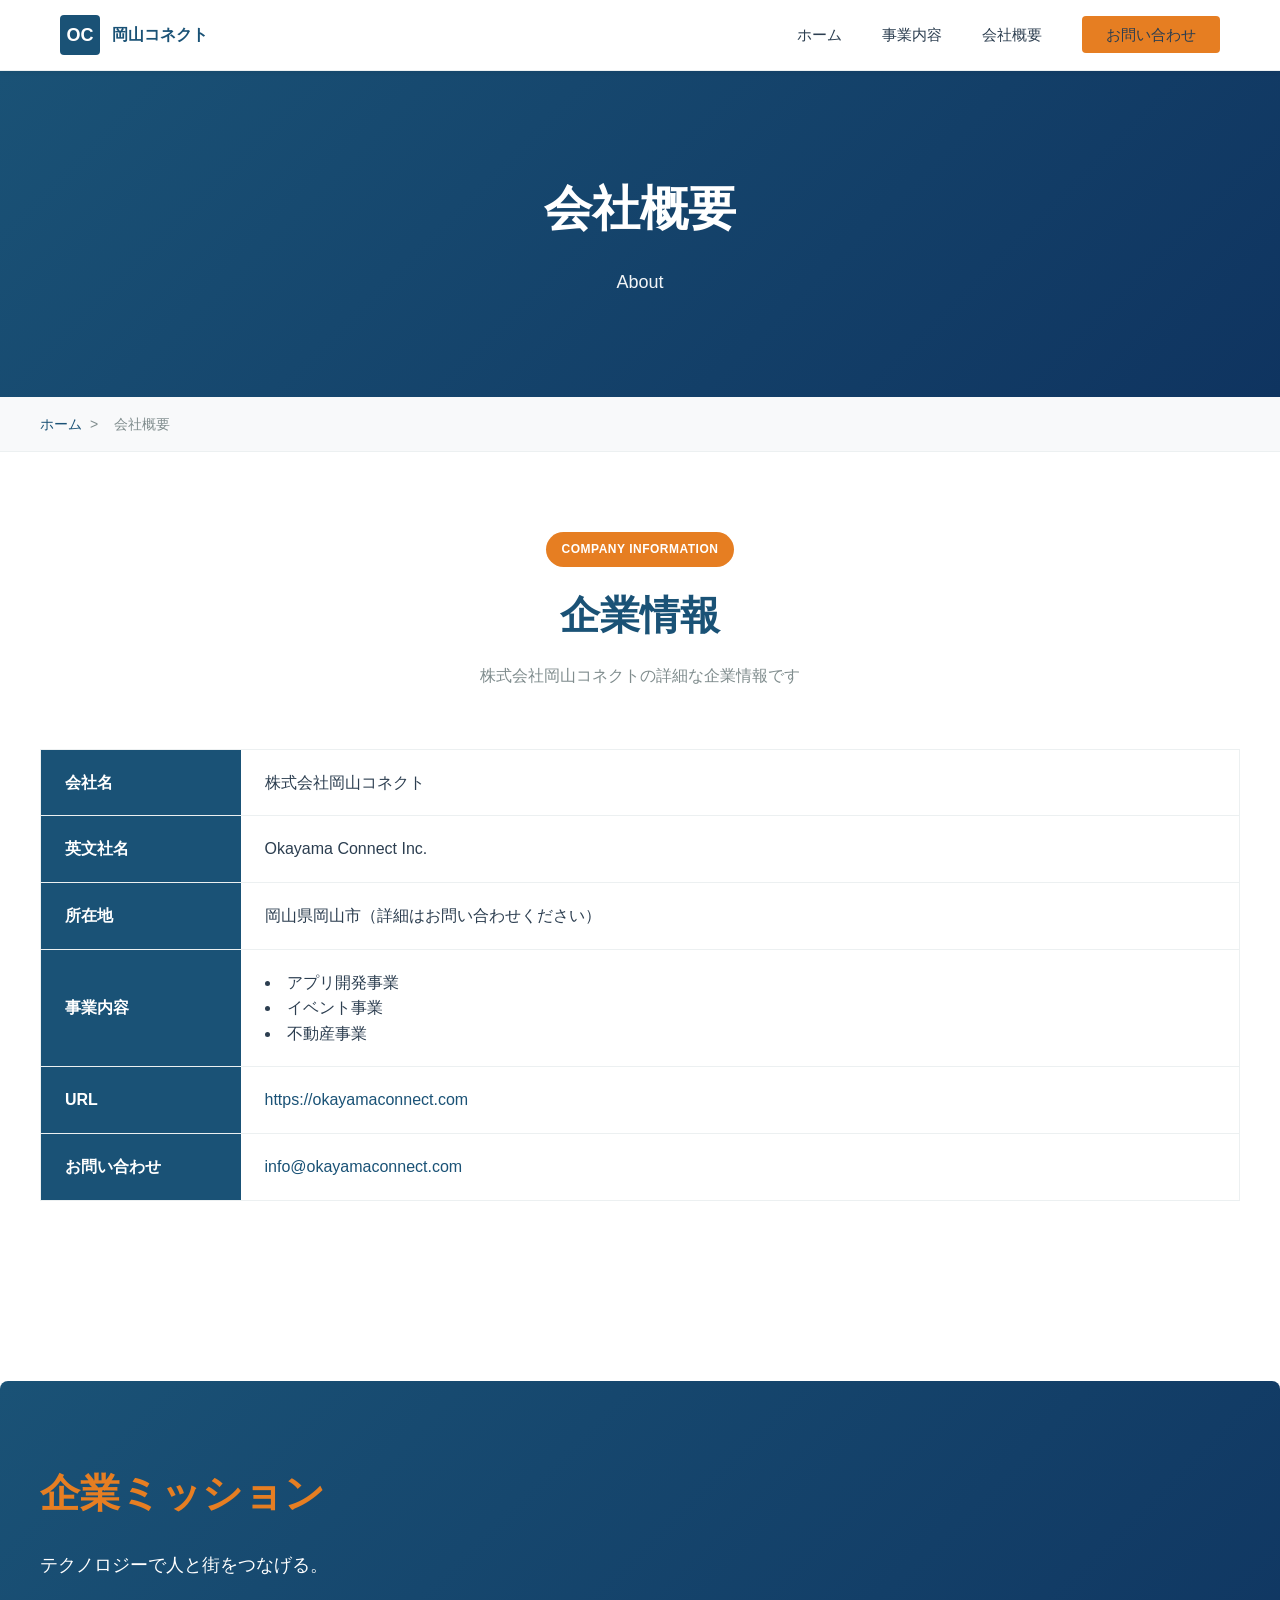
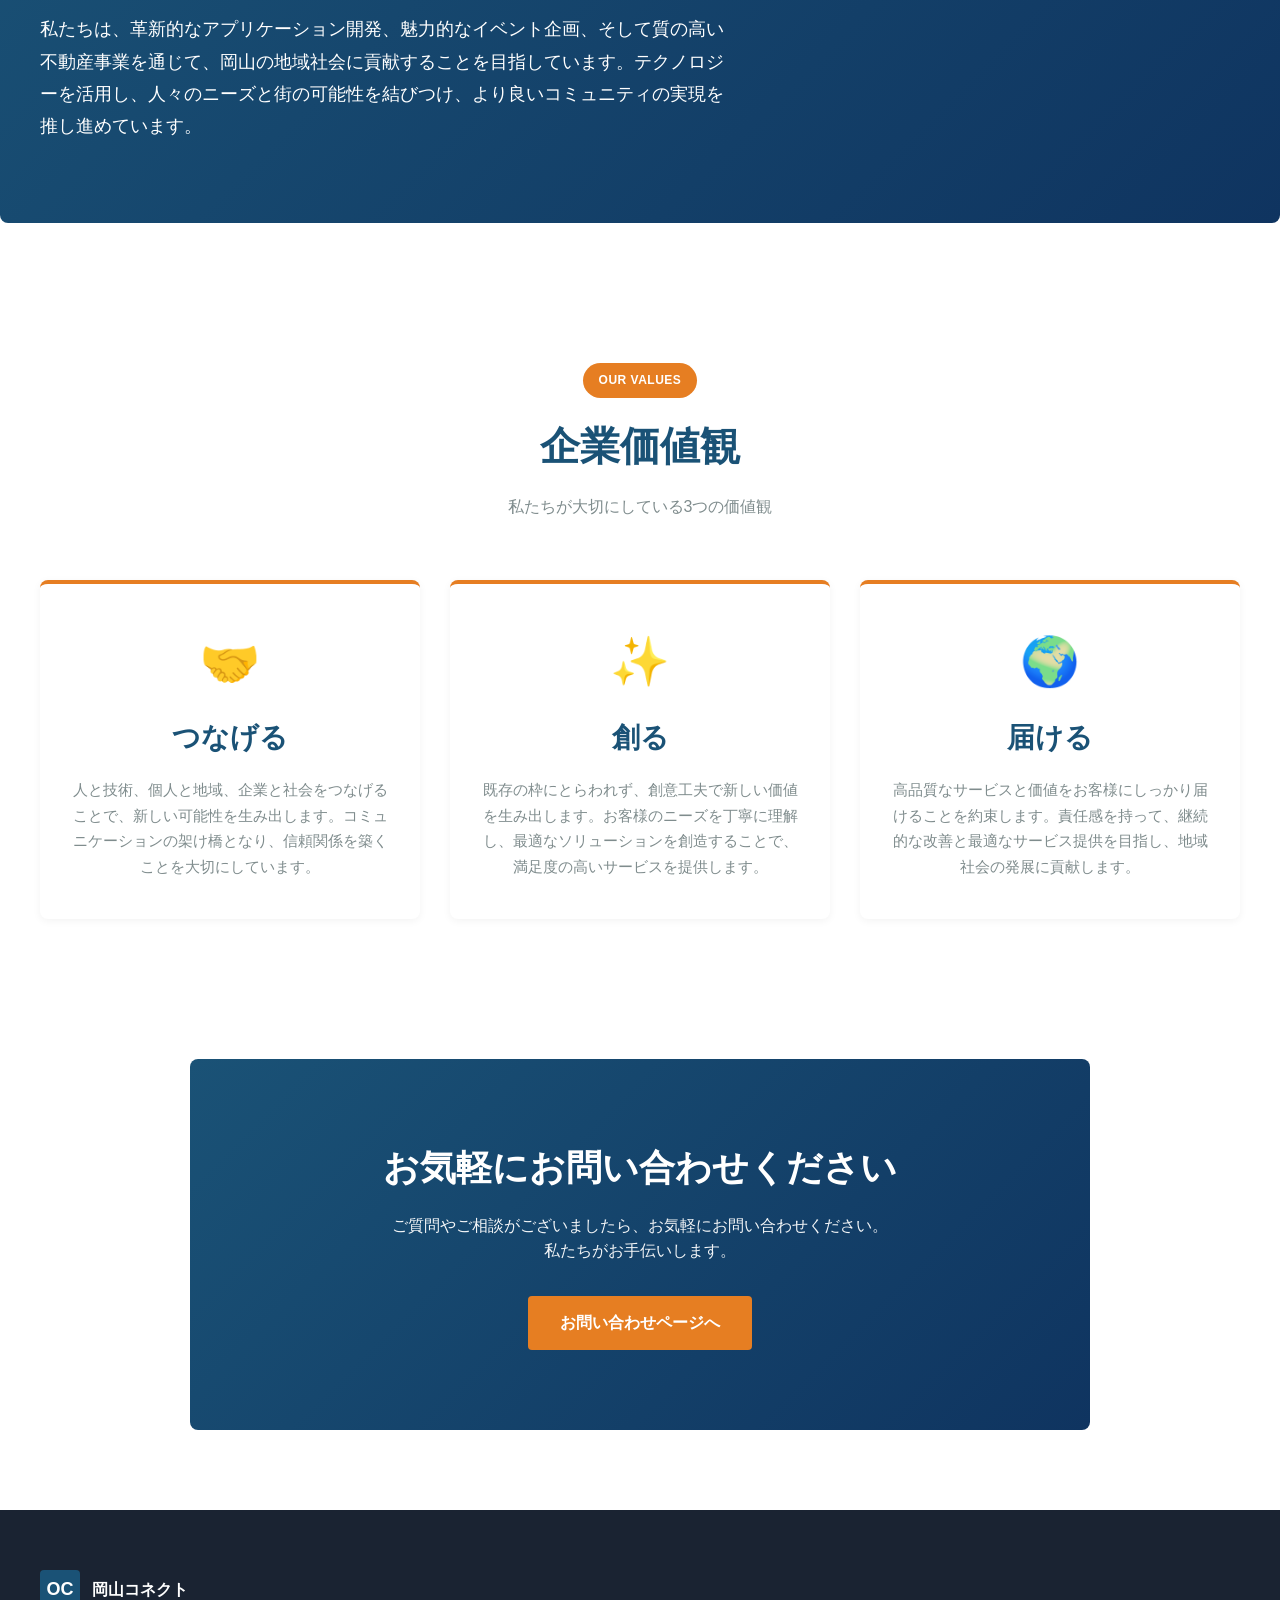
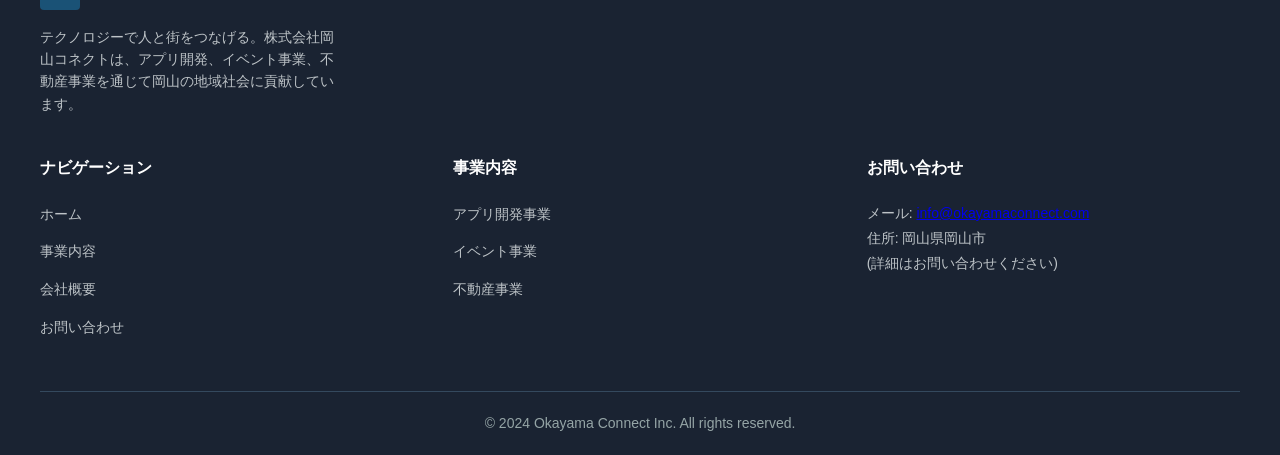
==== okayama-connect/about/index.html @ f22bfe14 "Add files via upload" ====
<!DOCTYPE html>
<html lang="ja">
<head>
  <meta charset="UTF-8">
  <meta name="viewport" content="width=device-width, initial-scale=1.0">
  <meta name="description" content="株式会社岡山コネクトについて。アプリ開発、イベント事業、不動産事業を通じて、テクノロジーで人と街をつなげています。">
  <meta name="keywords" content="岡山, 企業, アプリ開発, イベント, 不動産">
  <meta name="og:title" content="会社概要 | 株式会社岡山コネクト">
  <meta name="og:description" content="株式会社岡山コネクトの企業情報。テクノロジーで人と街をつなげるミッションで、コミュニティに貢献しています。">
  <meta name="og:type" content="website">
  <title>会社概要 | 株式会社岡山コネクト</title>
  <link rel="stylesheet" href="../css/style.css">
  <style>
    /* About Page Specific Styles */
    .company-info-section {
      background-color: var(--bg-white);
    }

    .company-table {
      width: 100%;
      border-collapse: collapse;
      margin-bottom: 40px;
      border: 1px solid var(--border-color);
    }

    .company-table th,
    .company-table td {
      padding: 20px 24px;
      text-align: left;
      border-bottom: 1px solid var(--border-color);
    }

    .company-table th {
      background-color: var(--primary);
      color: white;
      font-weight: 600;
      width: 200px;
    }

    .company-table td {
      color: var(--text-dark);
    }

    .company-table tr:last-child th,
    .company-table tr:last-child td {
      border-bottom: none;
    }

    .mission-section {
      background: linear-gradient(135deg, var(--primary) 0%, #0f3460 100%);
      color: white;
      padding: 80px 20px;
      margin: 60px 0;
      border-radius: 8px;
    }

    .mission-section h2 {
      font-size: 40px;
      margin-bottom: 24px;
      color: var(--accent);
    }

    .mission-section p {
      font-size: 18px;
      line-height: 1.8;
      max-width: 700px;
    }

    .values-container {
      display: grid;
      grid-template-columns: repeat(auto-fit, minmax(280px, 1fr));
      gap: 30px;
      margin-top: 40px;
    }

    .value-card {
      background-color: var(--bg-white);
      padding: 40px 30px;
      border-radius: 8px;
      text-align: center;
      transition: all var(--transition);
      border-top: 4px solid var(--accent);
      box-shadow: 0 2px 8px rgba(0, 0, 0, 0.05);
    }

    .value-card:hover {
      transform: translateY(-8px);
      box-shadow: 0 8px 24px rgba(0, 0, 0, 0.12);
    }

    .value-card h3 {
      font-size: 28px;
      color: var(--primary);
      margin-bottom: 16px;
      font-weight: 700;
    }

    .value-card p {
      color: var(--text-light);
      line-height: 1.7;
      font-size: 15px;
    }

    .value-icon {
      font-size: 48px;
      margin-bottom: 16px;
      display: block;
    }

    @media (max-width: 768px) {
      .company-table th,
      .company-table td {
        padding: 16px;
        font-size: 14px;
      }

      .company-table th {
        width: 120px;
      }

      .mission-section {
        padding: 50px 20px;
      }

      .mission-section h2 {
        font-size: 28px;
      }

      .mission-section p {
        font-size: 16px;
      }

      .value-card {
        padding: 30px 20px;
      }

      .value-card h3 {
        font-size: 24px;
      }
    }
  </style>
</head>
<body>
  <!-- Header & Navigation -->
  <header class="header">
    <div class="header-inner">
      <a href="/" class="logo">
        <div class="logo-mark">OC</div>
        <span class="logo-text">岡山コネクト</span>
      </a>
      <nav>
        <ul class="nav-links">
          <li><a href="/">ホーム</a></li>
          <li><a href="/business/">事業内容</a></li>
          <li><a href="/about/">会社概要</a></li>
          <li><a href="/contact/" class="nav-contact">お問い合わせ</a></li>
        </ul>
      </nav>
      <button class="hamburger" aria-label="メニュー">
        <span></span>
        <span></span>
        <span></span>
      </button>
    </div>
    <nav class="mobile-nav">
      <a href="/">ホーム</a>
      <a href="/business/">事業内容</a>
      <a href="/about/">会社概要</a>
      <a href="/contact/">お問い合わせ</a>
    </nav>
  </header>

  <!-- Page Hero -->
  <section class="page-hero">
    <h1>会社概要</h1>
    <p>About</p>
  </section>

  <!-- Breadcrumb -->
  <div class="breadcrumb">
    <div class="breadcrumb-inner">
      <a href="/">ホーム</a><span>></span><span>会社概要</span>
    </div>
  </div>

  <!-- Main Content -->
  <main>
    <!-- Company Info Section -->
    <section class="section company-info-section">
      <div class="section-inner">
        <div class="section-header">
          <span class="section-label">Company Information</span>
          <h2>企業情報</h2>
          <p>株式会社岡山コネクトの詳細な企業情報です</p>
        </div>
        
        <table class="company-table">
          <tr>
            <th>会社名</th>
            <td>株式会社岡山コネクト</td>
          </tr>
          <tr>
            <th>英文社名</th>
            <td>Okayama Connect Inc.</td>
          </tr>
          <tr>
            <th>所在地</th>
            <td>岡山県岡山市（詳細はお問い合わせください）</td>
          </tr>
          <tr>
            <th>事業内容</th>
            <td>
              <ul style="list-style-position: inside; color: var(--text-dark);">
                <li>アプリ開発事業</li>
                <li>イベント事業</li>
                <li>不動産事業</li>
              </ul>
            </td>
          </tr>
          <tr>
            <th>URL</th>
            <td><a href="https://okayamaconnect.com" style="color: var(--primary); text-decoration: none;" target="_blank">https://okayamaconnect.com</a></td>
          </tr>
          <tr>
            <th>お問い合わせ</th>
            <td><a href="mailto:info@okayamaconnect.com" style="color: var(--primary); text-decoration: none;">info@okayamaconnect.com</a></td>
          </tr>
        </table>
      </div>
    </section>

    <!-- Mission Section -->
    <section class="mission-section">
      <div class="section-inner fade-in">
        <h2>企業ミッション</h2>
        <p>
          テクノロジーで人と街をつなげる。<br><br>
          私たちは、革新的なアプリケーション開発、魅力的なイベント企画、そして質の高い不動産事業を通じて、岡山の地域社会に貢献することを目指しています。テクノロジーを活用し、人々のニーズと街の可能性を結びつけ、より良いコミュニティの実現を推し進めています。
        </p>
      </div>
    </section>

    <!-- Values Section -->
    <section class="section">
      <div class="section-inner">
        <div class="section-header">
          <span class="section-label">Our Values</span>
          <h2>企業価値観</h2>
          <p>私たちが大切にしている3つの価値観</p>
        </div>

        <div class="values-container">
          <div class="value-card fade-in">
            <span class="value-icon">🤝</span>
            <h3>つなげる</h3>
            <p>人と技術、個人と地域、企業と社会をつなげることで、新しい可能性を生み出します。コミュニケーションの架け橋となり、信頼関係を築くことを大切にしています。</p>
          </div>

          <div class="value-card fade-in">
            <span class="value-icon">✨</span>
            <h3>創る</h3>
            <p>既存の枠にとらわれず、創意工夫で新しい価値を生み出します。お客様のニーズを丁寧に理解し、最適なソリューションを創造することで、満足度の高いサービスを提供します。</p>
          </div>

          <div class="value-card fade-in">
            <span class="value-icon">🌍</span>
            <h3>届ける</h3>
            <p>高品質なサービスと価値をお客様にしっかり届けることを約束します。責任感を持って、継続的な改善と最適なサービス提供を目指し、地域社会の発展に貢献します。</p>
          </div>
        </div>
      </div>
    </section>

    <!-- CTA Section -->
    <div class="section-inner">
      <div class="cta-section fade-in">
        <h2>お気軽にお問い合わせください</h2>
        <p>ご質問やご相談がございましたら、お気軽にお問い合わせください。<br>私たちがお手伝いします。</p>
        <a href="/contact/" class="btn-primary">お問い合わせページへ</a>
      </div>
    </div>
  </main>

  <!-- Footer -->
  <footer class="footer">
    <div class="footer-inner">
      <div class="footer-brand">
        <a href="/" class="logo">
          <div class="logo-mark">OC</div>
          <span class="logo-text">岡山コネクト</span>
        </a>
        <p>テクノロジーで人と街をつなげる。株式会社岡山コネクトは、アプリ開発、イベント事業、不動産事業を通じて岡山の地域社会に貢献しています。</p>
      </div>

      <div class="footer-grid">
        <div class="footer-col">
          <h3>ナビゲーション</h3>
          <ul>
            <li><a href="/">ホーム</a></li>
            <li><a href="/business/">事業内容</a></li>
            <li><a href="/about/">会社概要</a></li>
            <li><a href="/contact/">お問い合わせ</a></li>
          </ul>
        </div>

        <div class="footer-col">
          <h3>事業内容</h3>
          <ul>
            <li><a href="/business/">アプリ開発事業</a></li>
            <li><a href="/business/">イベント事業</a></li>
            <li><a href="/business/">不動産事業</a></li>
          </ul>
        </div>

        <div class="footer-col">
          <h3>お問い合わせ</h3>
          <p>
            メール: <a href="mailto:info@okayamaconnect.com">info@okayamaconnect.com</a><br>
            住所: 岡山県岡山市<br>
            (詳細はお問い合わせください)
          </p>
        </div>
      </div>

      <div class="footer-bottom">
        <p>&copy; 2024 Okayama Connect Inc. All rights reserved.</p>
      </div>
    </div>
  </footer>

  <script src="../js/main.js"></script>
</body>
</html>
---- okayama-connect/css/style.css ----
/* Okayama Connect - Shared CSS */

:root {
  --primary: #1a5276;
  --accent: #e67e22;
  --text-dark: #2c3e50;
  --text-light: #7f8c8d;
  --bg-light: #f8f9fa;
  --bg-white: #ffffff;
  --border-color: #ecf0f1;
  --transition: 0.3s ease;
}

* {
  margin: 0;
  padding: 0;
  box-sizing: border-box;
}

html {
  font-size: 16px;
  scroll-behavior: smooth;
}

body {
  font-family: 'Noto Sans JP', 'Inter', sans-serif;
  color: var(--text-dark);
  background-color: var(--bg-white);
  line-height: 1.6;
}

/* Header & Navigation */
.header {
  background-color: var(--bg-white);
  border-bottom: 1px solid var(--border-color);
  position: sticky;
  top: 0;
  z-index: 1000;
  box-shadow: 0 2px 4px rgba(0, 0, 0, 0.05);
}

.header-inner {
  max-width: 1200px;
  margin: 0 auto;
  padding: 0 20px;
  display: flex;
  justify-content: space-between;
  align-items: center;
  height: 70px;
}

.logo {
  display: flex;
  align-items: center;
  gap: 12px;
  text-decoration: none;
  font-weight: 700;
  color: var(--primary);
  transition: opacity var(--transition);
}

.logo:hover {
  opacity: 0.8;
}

.logo-mark {
  width: 40px;
  height: 40px;
  background-color: var(--primary);
  color: white;
  display: flex;
  align-items: center;
  justify-content: center;
  font-weight: 800;
  font-size: 18px;
  border-radius: 4px;
}

.logo-text {
  font-size: 16px;
  font-weight: 600;
}

.nav-links {
  display: flex;
  list-style: none;
  gap: 40px;
  align-items: center;
}

.nav-links a {
  color: var(--text-dark);
  text-decoration: none;
  font-weight: 500;
  font-size: 15px;
  transition: color var(--transition);
  position: relative;
}

.nav-links a:hover {
  color: var(--accent);
}

.nav-links a::after {
  content: '';
  position: absolute;
  bottom: -2px;
  left: 0;
  width: 0;
  height: 2px;
  background-color: var(--accent);
  transition: width var(--transition);
}

.nav-links a:hover::after {
  width: 100%;
}

.nav-contact {
  background-color: var(--accent);
  color: white;
  padding: 10px 24px;
  border-radius: 4px;
  transition: background-color var(--transition);
}

.nav-contact:hover {
  background-color: #d35400;
}

.hamburger {
  display: none;
  flex-direction: column;
  background: none;
  border: none;
  cursor: pointer;
  gap: 5px;
  padding: 0;
}

.hamburger span {
  width: 25px;
  height: 2px;
  background-color: var(--primary);
  transition: var(--transition);
}

.hamburger.active span:nth-child(1) {
  transform: rotate(45deg) translate(8px, 8px);
}

.hamburger.active span:nth-child(2) {
  opacity: 0;
}

.hamburger.active span:nth-child(3) {
  transform: rotate(-45deg) translate(8px, -6px);
}

.mobile-nav {
  display: none;
  position: fixed;
  top: 60px;
  left: 0;
  right: 0;
  bottom: 0;
  background-color: var(--bg-white);
  flex-direction: column;
  padding: 40px 20px;
  gap: 0;
  z-index: 999;
  overflow-y: auto;
}

.mobile-nav.active {
  display: flex;
}

.mobile-nav a {
  color: var(--text-dark);
  text-decoration: none;
  font-weight: 500;
  font-size: 16px;
  padding: 15px 0;
  border-bottom: 1px solid var(--border-color);
  display: block;
}

.mobile-nav a:last-child {
  border-bottom: none;
}

@media (max-width: 768px) {
  .nav-links {
    display: none;
  }

  .hamburger {
    display: flex;
  }

  .header-inner {
    height: 60px;
  }
}

/* Page Hero */
.page-hero {
  background: linear-gradient(135deg, var(--primary) 0%, #0f3460 100%);
  color: white;
  padding: 100px 20px;
  text-align: center;
  position: relative;
  overflow: hidden;
}

.page-hero::before {
  content: '';
  position: absolute;
  top: -50%;
  right: -50%;
  width: 500px;
  height: 500px;
  background-color: rgba(230, 126, 34, 0.1);
  border-radius: 50%;
  pointer-events: none;
}

.page-hero h1 {
  font-size: 48px;
  font-weight: 700;
  margin-bottom: 20px;
  position: relative;
  z-index: 1;
}

.page-hero p {
  font-size: 18px;
  opacity: 0.95;
  position: relative;
  z-index: 1;
}

@media (max-width: 768px) {
  .page-hero {
    padding: 60px 20px;
  }

  .page-hero h1 {
    font-size: 32px;
  }

  .page-hero p {
    font-size: 16px;
  }
}

/* Breadcrumb */
.breadcrumb {
  background-color: var(--bg-light);
  padding: 16px 20px;
  border-bottom: 1px solid var(--border-color);
}

.breadcrumb-inner {
  max-width: 1200px;
  margin: 0 auto;
  font-size: 14px;
  color: var(--text-light);
}

.breadcrumb-inner a {
  color: var(--primary);
  text-decoration: none;
  transition: color var(--transition);
}

.breadcrumb-inner a:hover {
  color: var(--accent);
}

.breadcrumb-inner span {
  margin: 0 8px;
}

/* Sections */
.section {
  padding: 80px 20px;
}

.section:nth-child(even) {
  background-color: var(--bg-light);
}

.section-inner {
  max-width: 1200px;
  margin: 0 auto;
}

.section-header {
  text-align: center;
  margin-bottom: 60px;
}

.section-label {
  display: inline-block;
  background-color: var(--accent);
  color: white;
  padding: 8px 16px;
  border-radius: 20px;
  font-size: 12px;
  font-weight: 600;
  margin-bottom: 16px;
  text-transform: uppercase;
  letter-spacing: 0.5px;
}

.section-header h2 {
  font-size: 40px;
  color: var(--primary);
  margin-bottom: 16px;
}

.section-header p {
  font-size: 16px;
  color: var(--text-light);
  max-width: 600px;
  margin: 0 auto;
}

@media (max-width: 768px) {
  .section {
    padding: 50px 20px;
  }

  .section-header h2 {
    font-size: 28px;
  }
}

/* Buttons */
.btn-primary,
.btn-white {
  display: inline-block;
  padding: 14px 32px;
  border-radius: 4px;
  font-weight: 600;
  text-decoration: none;
  cursor: pointer;
  border: none;
  font-size: 16px;
  transition: all var(--transition);
  text-align: center;
}

.btn-primary {
  background-color: var(--accent);
  color: white;
}

.btn-primary:hover {
  background-color: #d35400;
  transform: translateY(-2px);
  box-shadow: 0 4px 12px rgba(230, 126, 34, 0.3);
}

.btn-white {
  background-color: white;
  color: var(--primary);
  border: 2px solid var(--primary);
}

.btn-white:hover {
  background-color: var(--primary);
  color: white;
  transform: translateY(-2px);
}

/* CTA Section */
.cta-section {
  background: linear-gradient(135deg, var(--primary) 0%, #0f3460 100%);
  color: white;
  padding: 80px 20px;
  text-align: center;
  margin: 60px auto;
  border-radius: 8px;
  max-width: 900px;
}

.cta-section h2 {
  font-size: 36px;
  margin-bottom: 16px;
}

.cta-section p {
  font-size: 16px;
  margin-bottom: 32px;
  opacity: 0.95;
}

/* Footer */
.footer {
  background-color: #1a2332;
  color: #ecf0f1;
  padding: 60px 20px 20px;
  margin-top: 80px;
}

.footer-inner {
  max-width: 1200px;
  margin: 0 auto;
}

.footer-brand {
  margin-bottom: 40px;
}

.footer-brand .logo {
  color: white;
  margin-bottom: 16px;
}

.footer-brand p {
  color: #bdc3c7;
  font-size: 14px;
  max-width: 300px;
}

.footer-grid {
  display: grid;
  grid-template-columns: repeat(auto-fit, minmax(250px, 1fr));
  gap: 40px;
  margin-bottom: 40px;
}

.footer-col h3 {
  font-size: 16px;
  margin-bottom: 20px;
  color: white;
}

.footer-col ul {
  list-style: none;
}

.footer-col ul li {
  margin-bottom: 12px;
}

.footer-col ul li a {
  color: #bdc3c7;
  text-decoration: none;
  transition: color var(--transition);
  font-size: 14px;
}

.footer-col ul li a:hover {
  color: var(--accent);
}

.footer-col p {
  color: #bdc3c7;
  font-size: 14px;
  line-height: 1.8;
}

.footer-bottom {
  border-top: 1px solid #34495e;
  padding-top: 20px;
  text-align: center;
  color: #95a5a6;
  font-size: 14px;
}

@media (max-width: 768px) {
  .footer-grid {
    grid-template-columns: 1fr;
    gap: 30px;
  }
}

/* Animations */
@keyframes fadeIn {
  from {
    opacity: 0;
    transform: translateY(20px);
  }
  to {
    opacity: 1;
    transform: translateY(0);
  }
}

.fade-in {
  animation: fadeIn 0.6s ease-out;
}

/* Utility Classes */
.container {
  max-width: 1200px;
  margin: 0 auto;
  padding: 0 20px;
}

.grid {
  display: grid;
  gap: 30px;
}

.grid-2 {
  grid-template-columns: repeat(auto-fit, minmax(300px, 1fr));
}

.grid-3 {
  grid-template-columns: repeat(auto-fit, minmax(280px, 1fr));
}

@media (max-width: 768px) {
  .grid-2,
  .grid-3 {
    grid-template-columns: 1fr;
  }
}
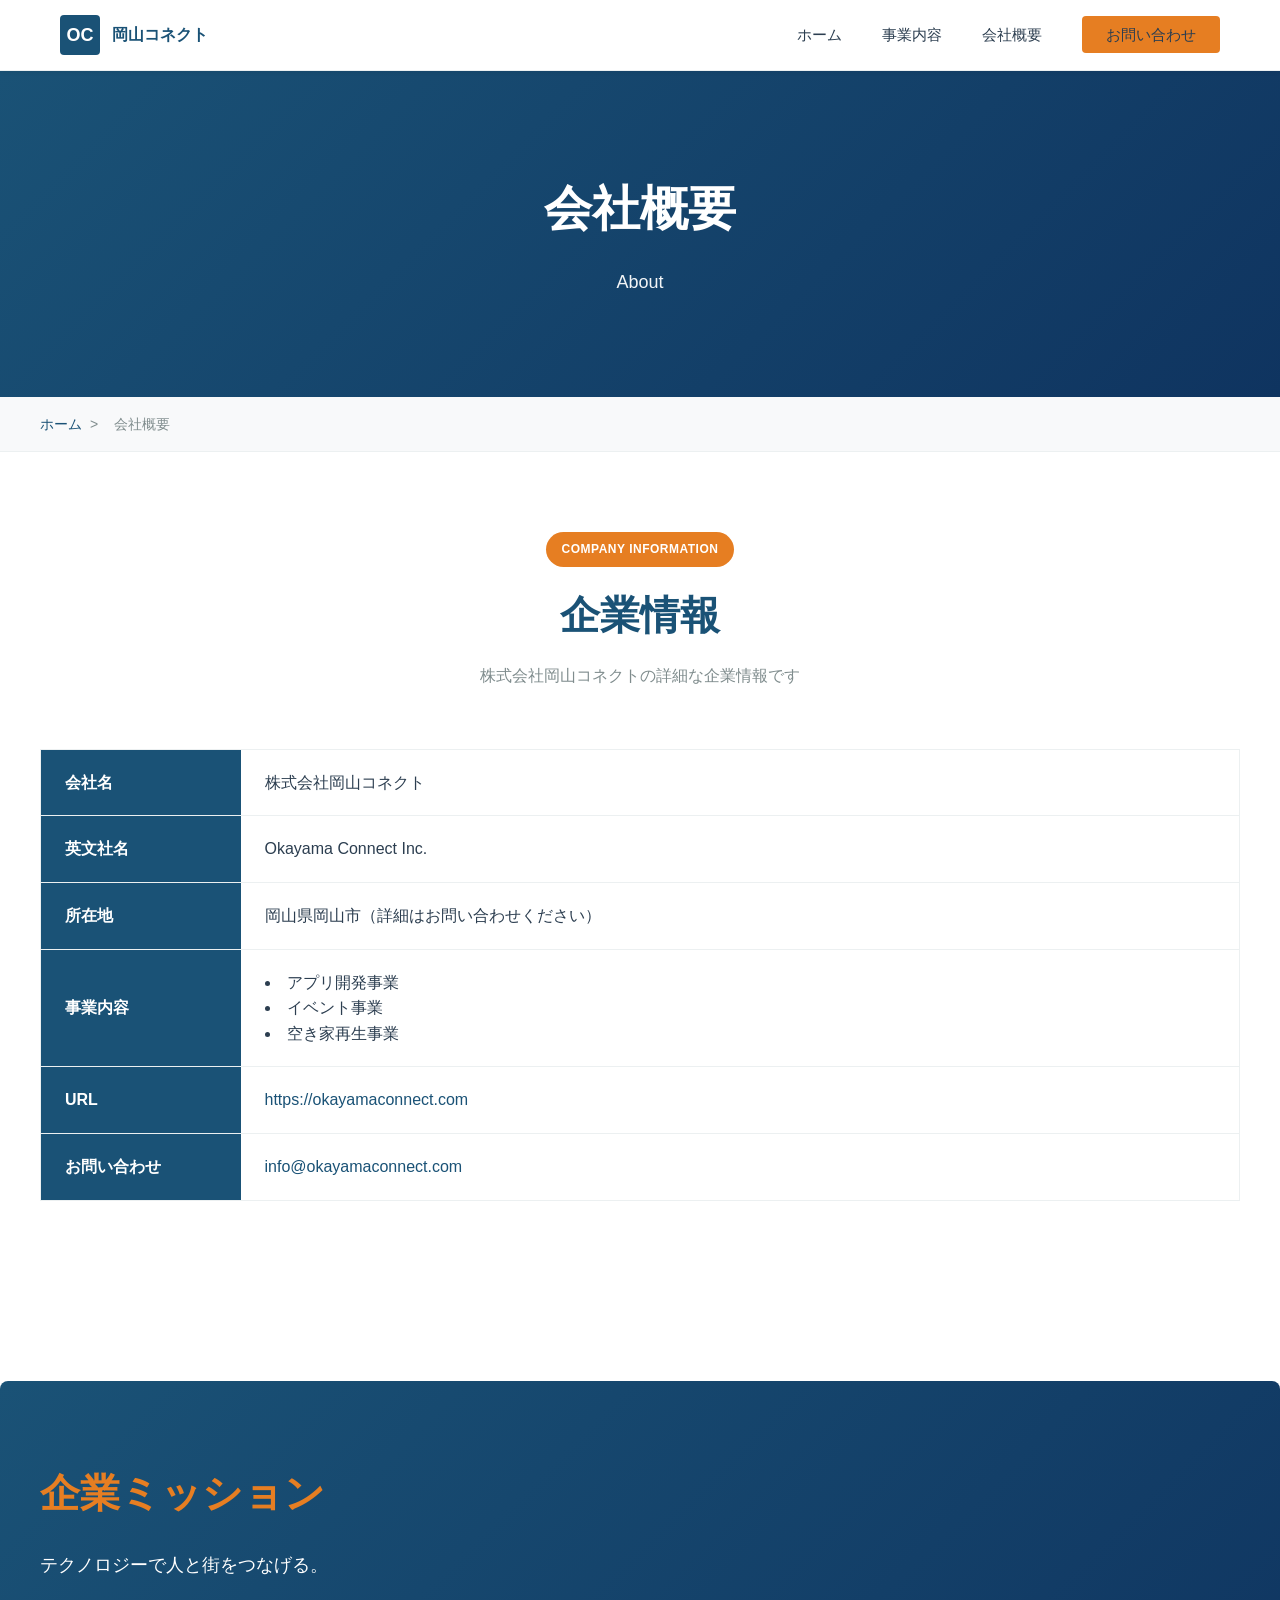
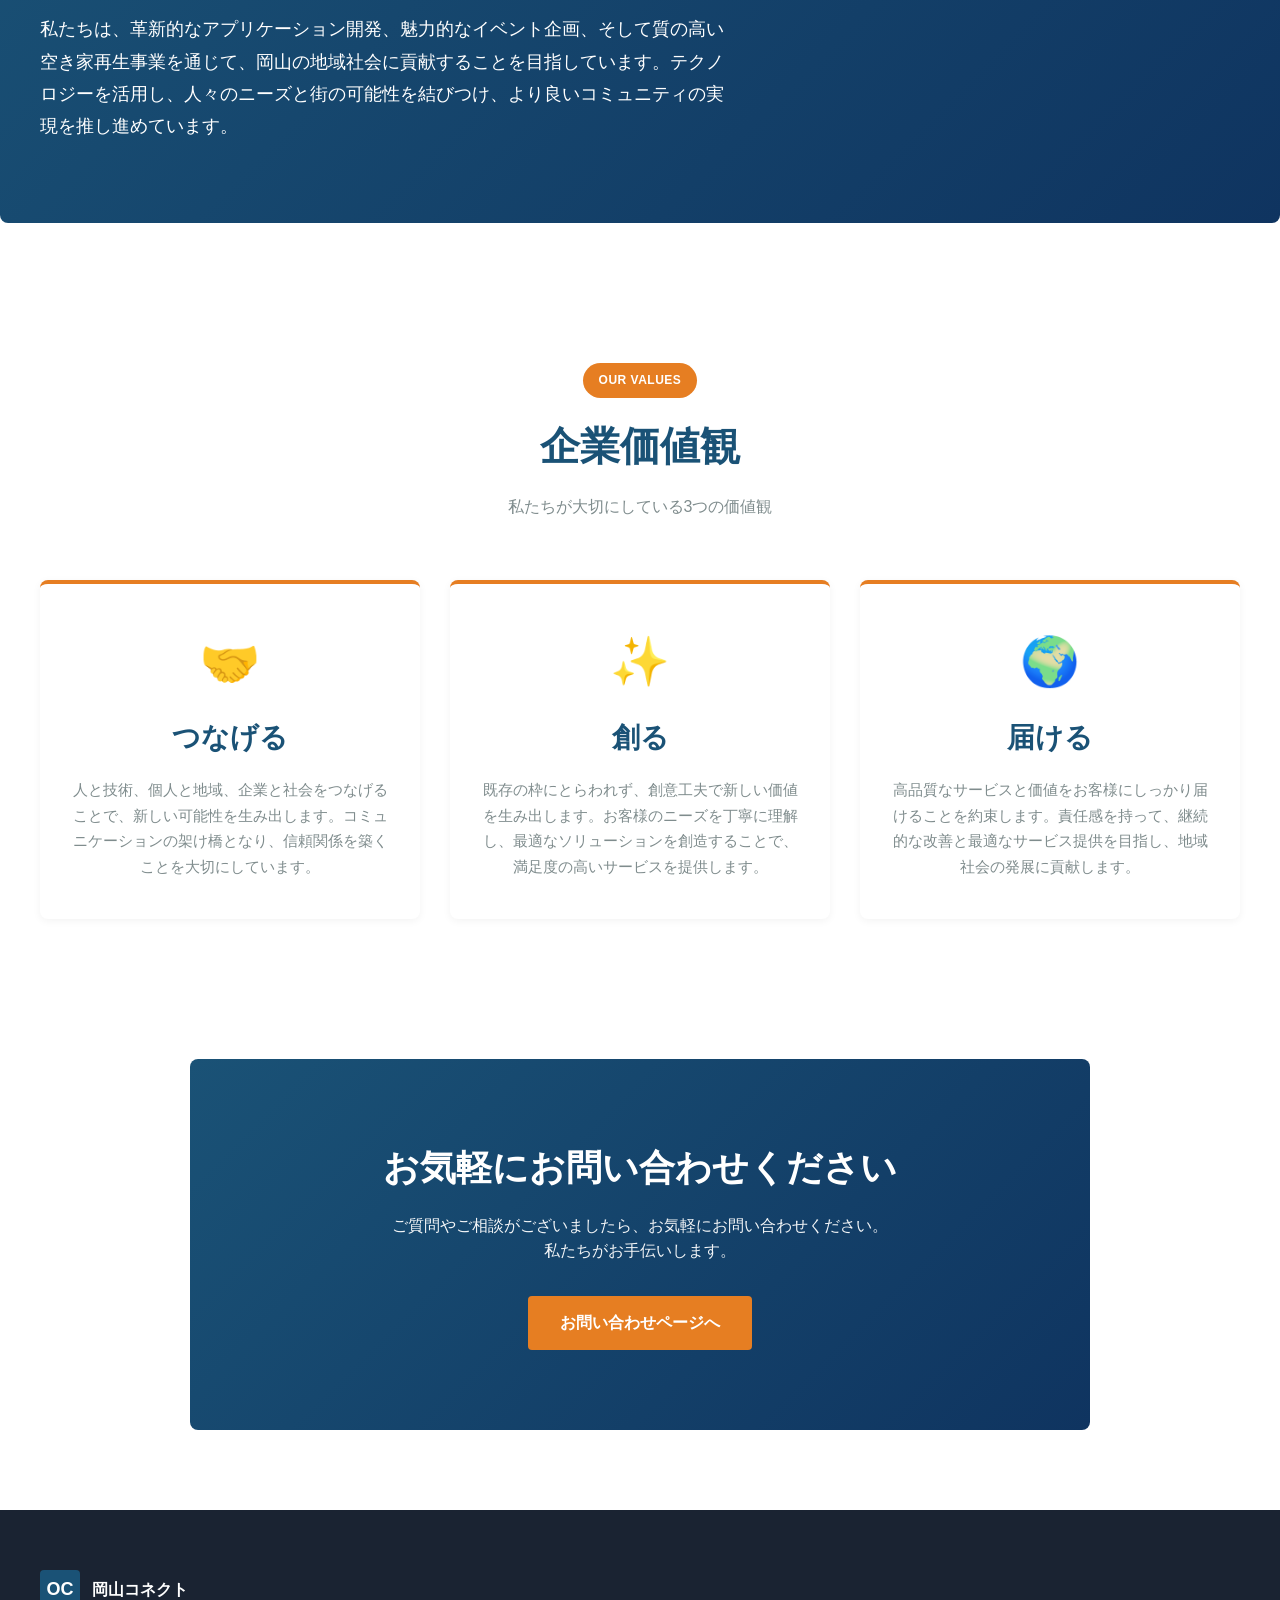
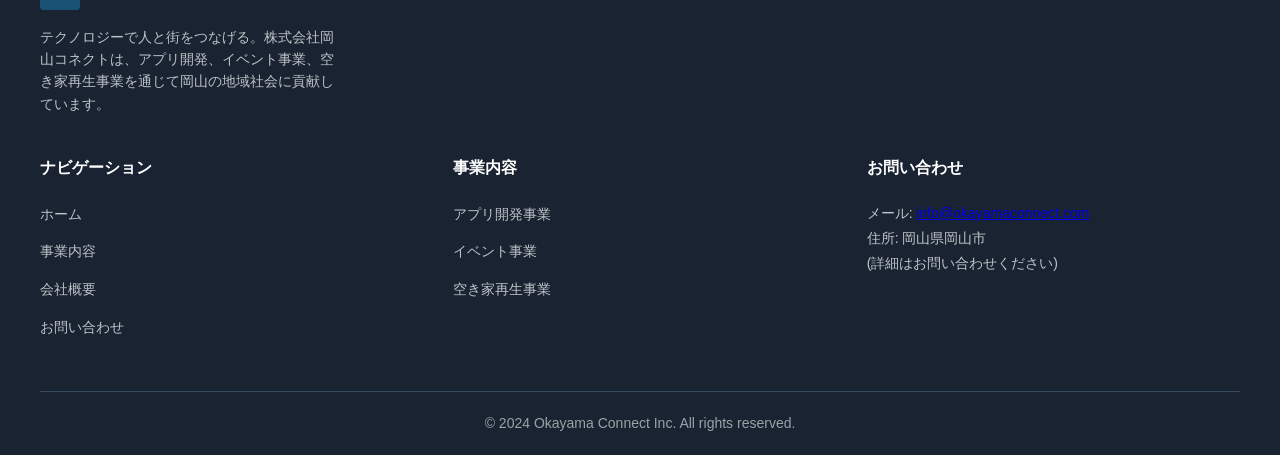
==== commit 36b61385: "Add files via upload" ====
--- a/okayama-connect/about/index.html
+++ b/okayama-connect/about/index.html
@@ -3,8 +3,8 @@
 <head>
   <meta charset="UTF-8">
   <meta name="viewport" content="width=device-width, initial-scale=1.0">
-  <meta name="description" content="株式会社岡山コネクトについて。アプリ開発、イベント事業、不動産事業を通じて、テクノロジーで人と街をつなげています。">
-  <meta name="keywords" content="岡山, 企業, アプリ開発, イベント, 不動産">
+  <meta name="description" content="株式会社岡山コネクトについて。アプリ開発、イベント事業、空き家再生事業を通じて、テクノロジーで人と街をつなげています。">
+  <meta name="keywords" content="岡山, 企業, アプリ開発, イベント, 空き家再生">
   <meta name="og:title" content="会社概要 | 株式会社岡山コネクト">
   <meta name="og:description" content="株式会社岡山コネクトの企業情報。テクノロジーで人と街をつなげるミッションで、コミュニティに貢献しています。">
   <meta name="og:type" content="website">
@@ -213,7 +213,7 @@
               <ul style="list-style-position: inside; color: var(--text-dark);">
                 <li>アプリ開発事業</li>
                 <li>イベント事業</li>
-                <li>不動産事業</li>
+                <li>空き家再生事業</li>
               </ul>
             </td>
           </tr>
@@ -235,7 +235,7 @@
         <h2>企業ミッション</h2>
         <p>
           テクノロジーで人と街をつなげる。<br><br>
-          私たちは、革新的なアプリケーション開発、魅力的なイベント企画、そして質の高い不動産事業を通じて、岡山の地域社会に貢献することを目指しています。テクノロジーを活用し、人々のニーズと街の可能性を結びつけ、より良いコミュニティの実現を推し進めています。
+          私たちは、革新的なアプリケーション開発、魅力的なイベント企画、そして質の高い空き家再生事業を通じて、岡山の地域社会に貢献することを目指しています。テクノロジーを活用し、人々のニーズと街の可能性を結びつけ、より良いコミュニティの実現を推し進めています。
         </p>
       </div>
     </section>
@@ -289,7 +289,7 @@
           <div class="logo-mark">OC</div>
           <span class="logo-text">岡山コネクト</span>
         </a>
-        <p>テクノロジーで人と街をつなげる。株式会社岡山コネクトは、アプリ開発、イベント事業、不動産事業を通じて岡山の地域社会に貢献しています。</p>
+        <p>テクノロジーで人と街をつなげる。株式会社岡山コネクトは、アプリ開発、イベント事業、空き家再生事業を通じて岡山の地域社会に貢献しています。</p>
       </div>
 
       <div class="footer-grid">
@@ -308,7 +308,7 @@
           <ul>
             <li><a href="/business/">アプリ開発事業</a></li>
             <li><a href="/business/">イベント事業</a></li>
-            <li><a href="/business/">不動産事業</a></li>
+            <li><a href="/business/">空き家再生事業</a></li>
           </ul>
         </div>
 
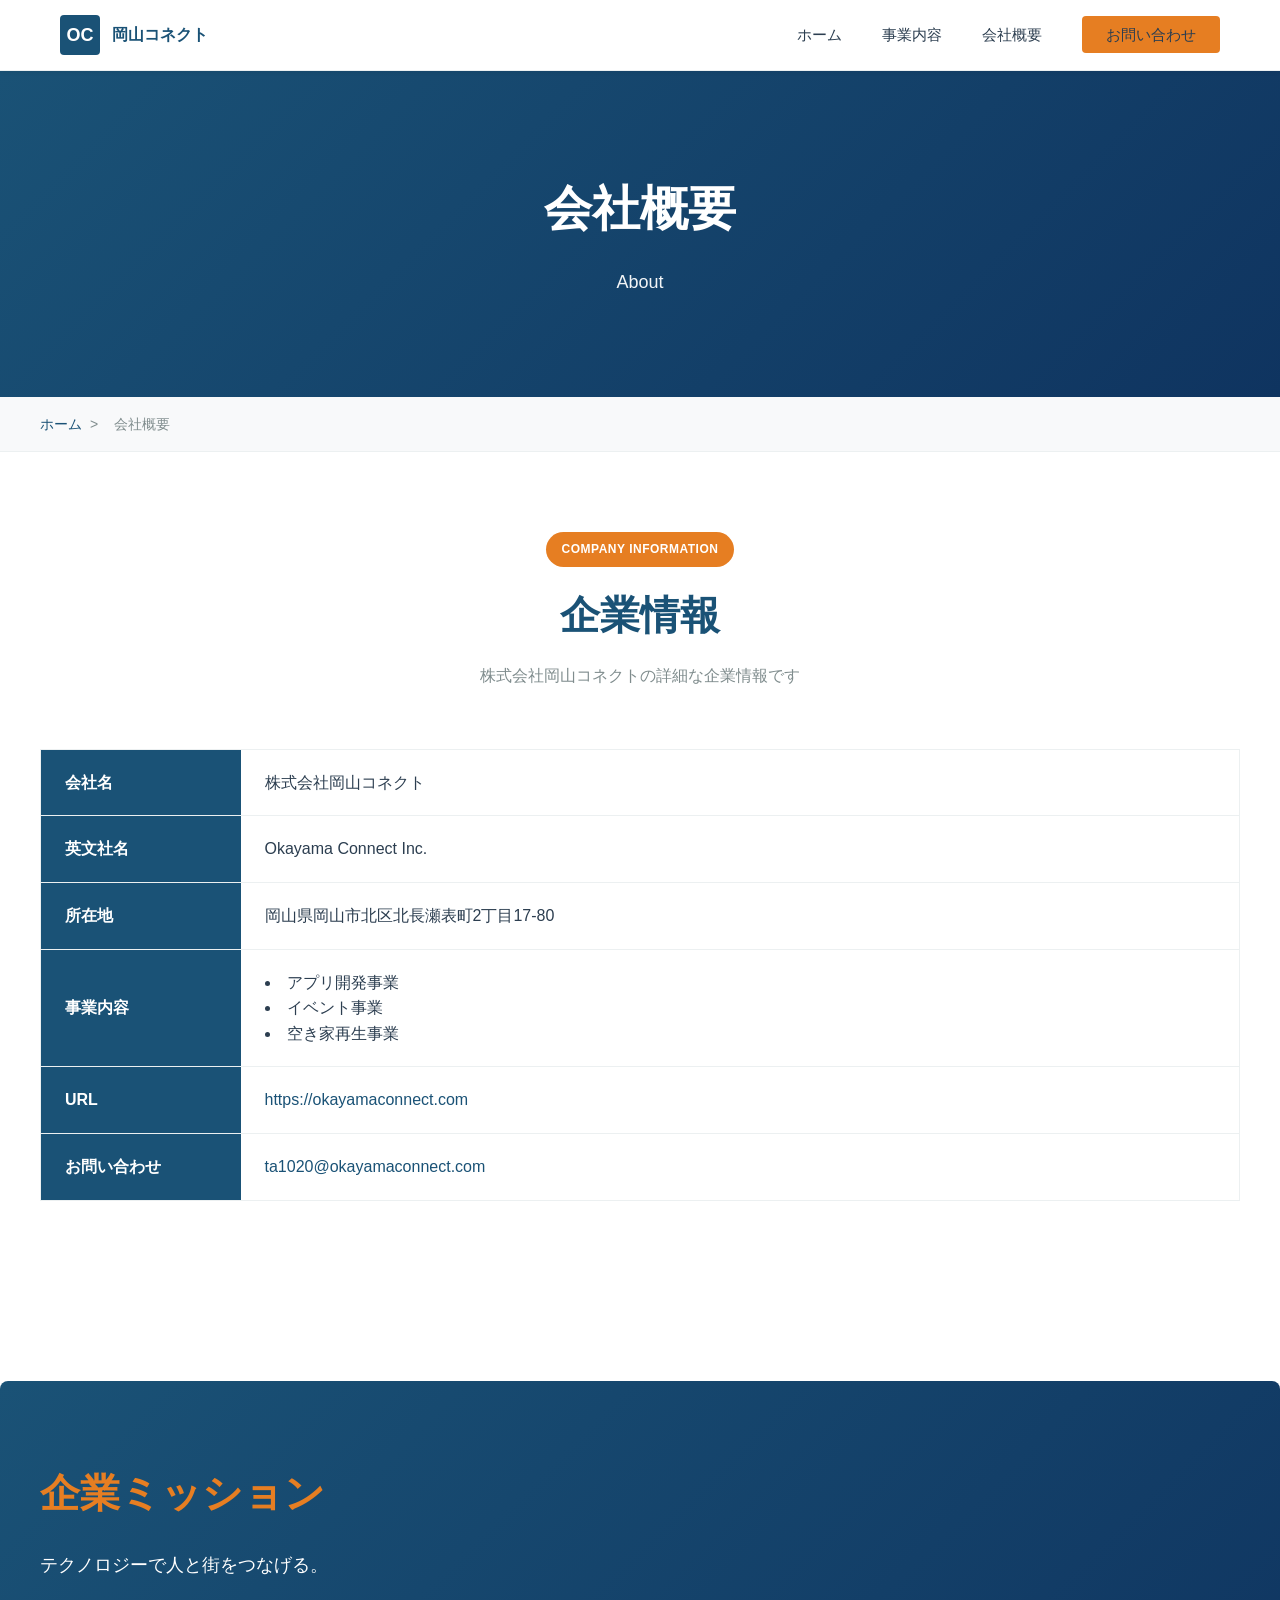
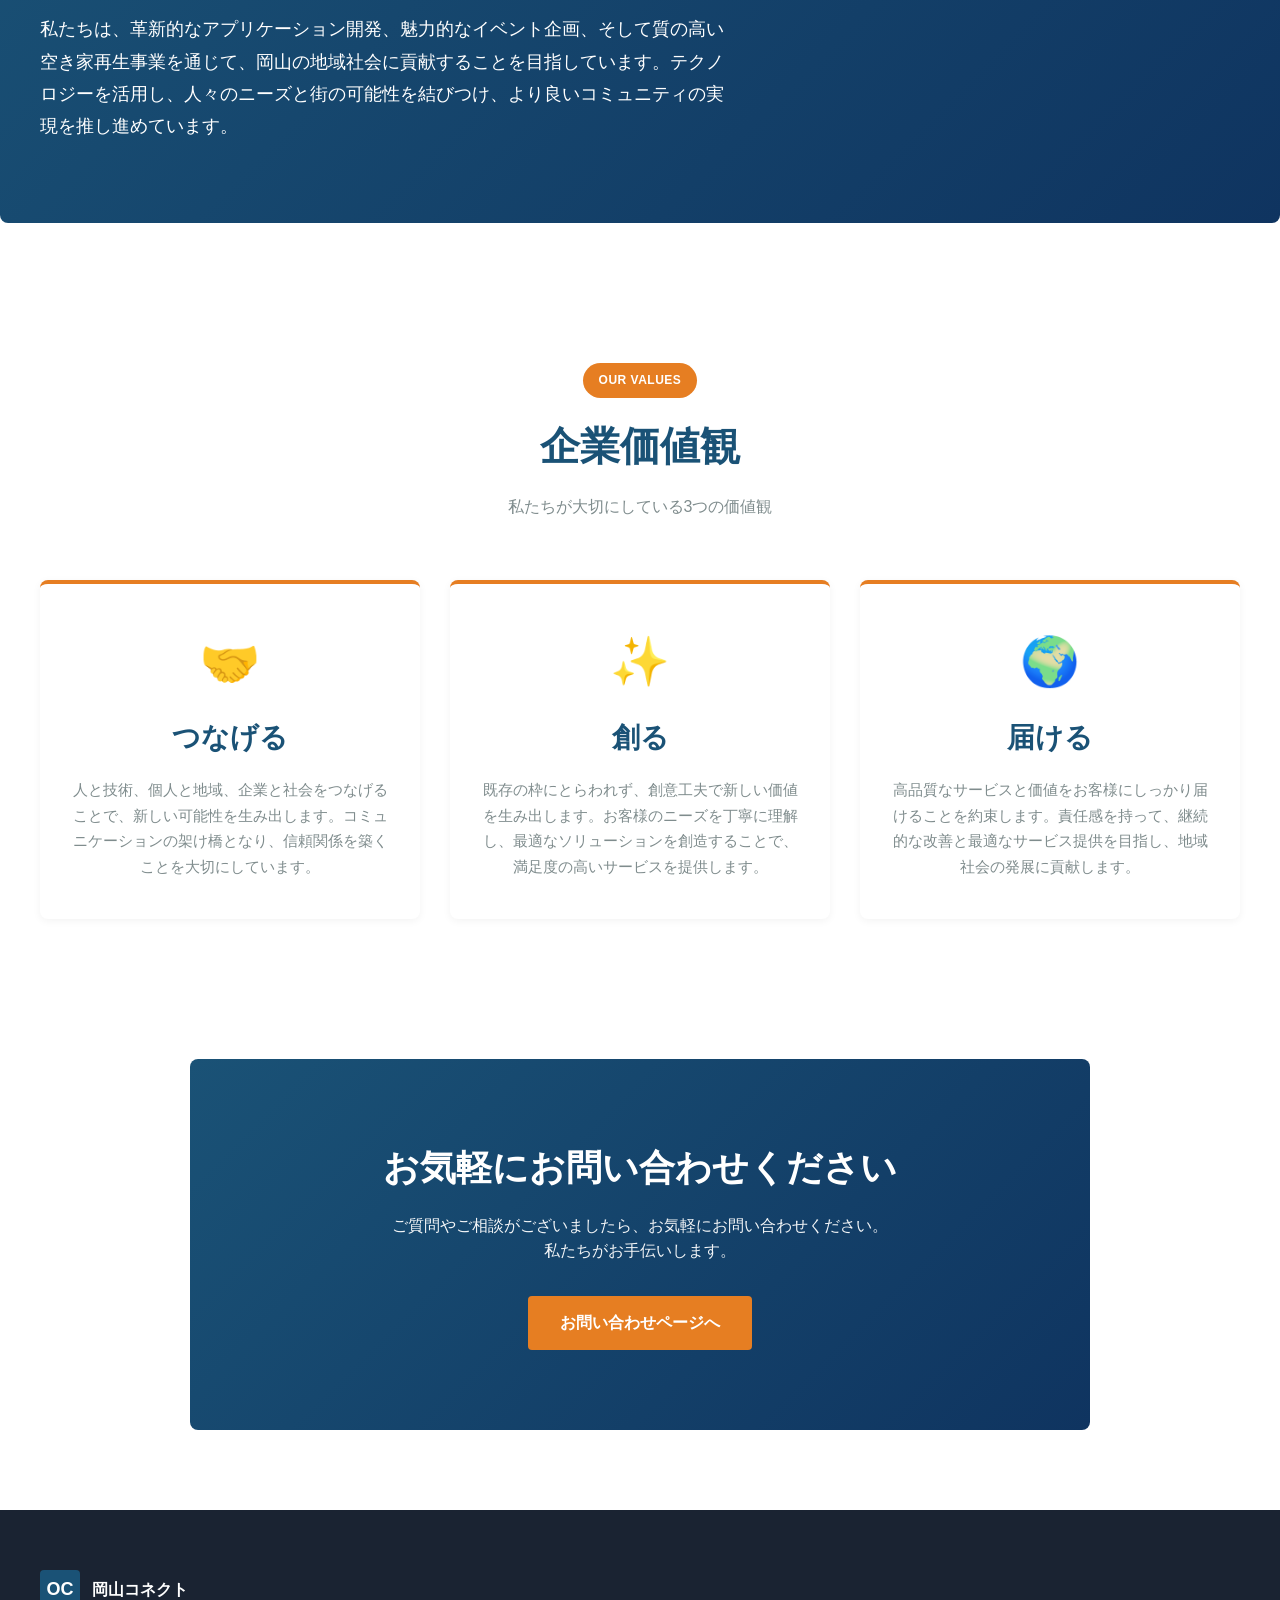
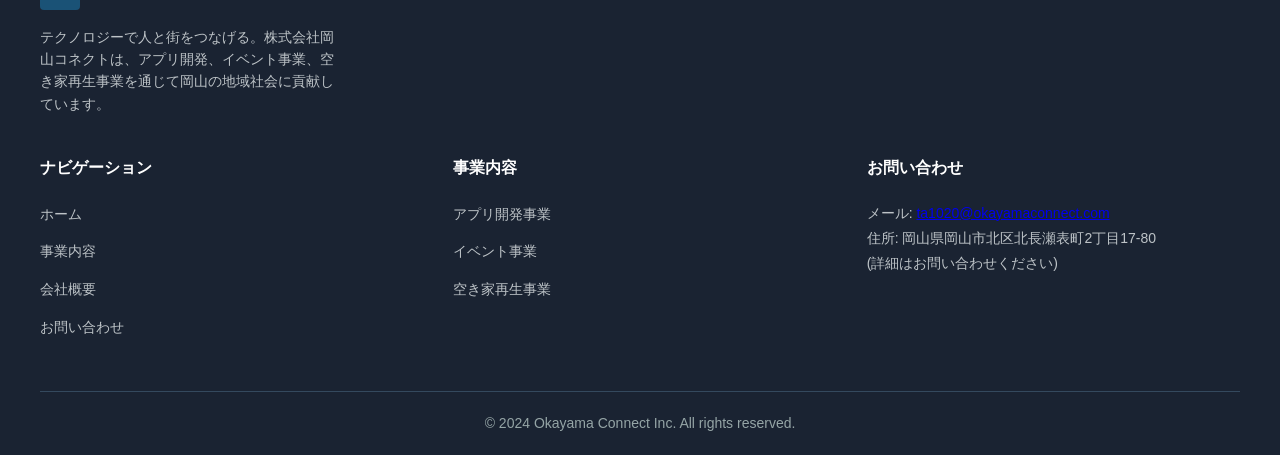
==== commit 1f602a1b: "Add files via upload" ====
--- a/okayama-connect/about/index.html
+++ b/okayama-connect/about/index.html
@@ -205,7 +205,7 @@
           </tr>
           <tr>
             <th>所在地</th>
-            <td>岡山県岡山市（詳細はお問い合わせください）</td>
+            <td>岡山県岡山市北区北長瀬表町2丁目17-80</td>
           </tr>
           <tr>
             <th>事業内容</th>
@@ -223,7 +223,7 @@
           </tr>
           <tr>
             <th>お問い合わせ</th>
-            <td><a href="mailto:info@okayamaconnect.com" style="color: var(--primary); text-decoration: none;">info@okayamaconnect.com</a></td>
+            <td><a href="mailto:ta1020@okayamaconnect.com" style="color: var(--primary); text-decoration: none;">ta1020@okayamaconnect.com</a></td>
           </tr>
         </table>
       </div>
@@ -315,8 +315,8 @@
         <div class="footer-col">
           <h3>お問い合わせ</h3>
           <p>
-            メール: <a href="mailto:info@okayamaconnect.com">info@okayamaconnect.com</a><br>
-            住所: 岡山県岡山市<br>
+            メール: <a href="mailto:ta1020@okayamaconnect.com">ta1020@okayamaconnect.com</a><br>
+            住所: 岡山県岡山市北区北長瀬表町2丁目17-80<br>
             (詳細はお問い合わせください)
           </p>
         </div>
